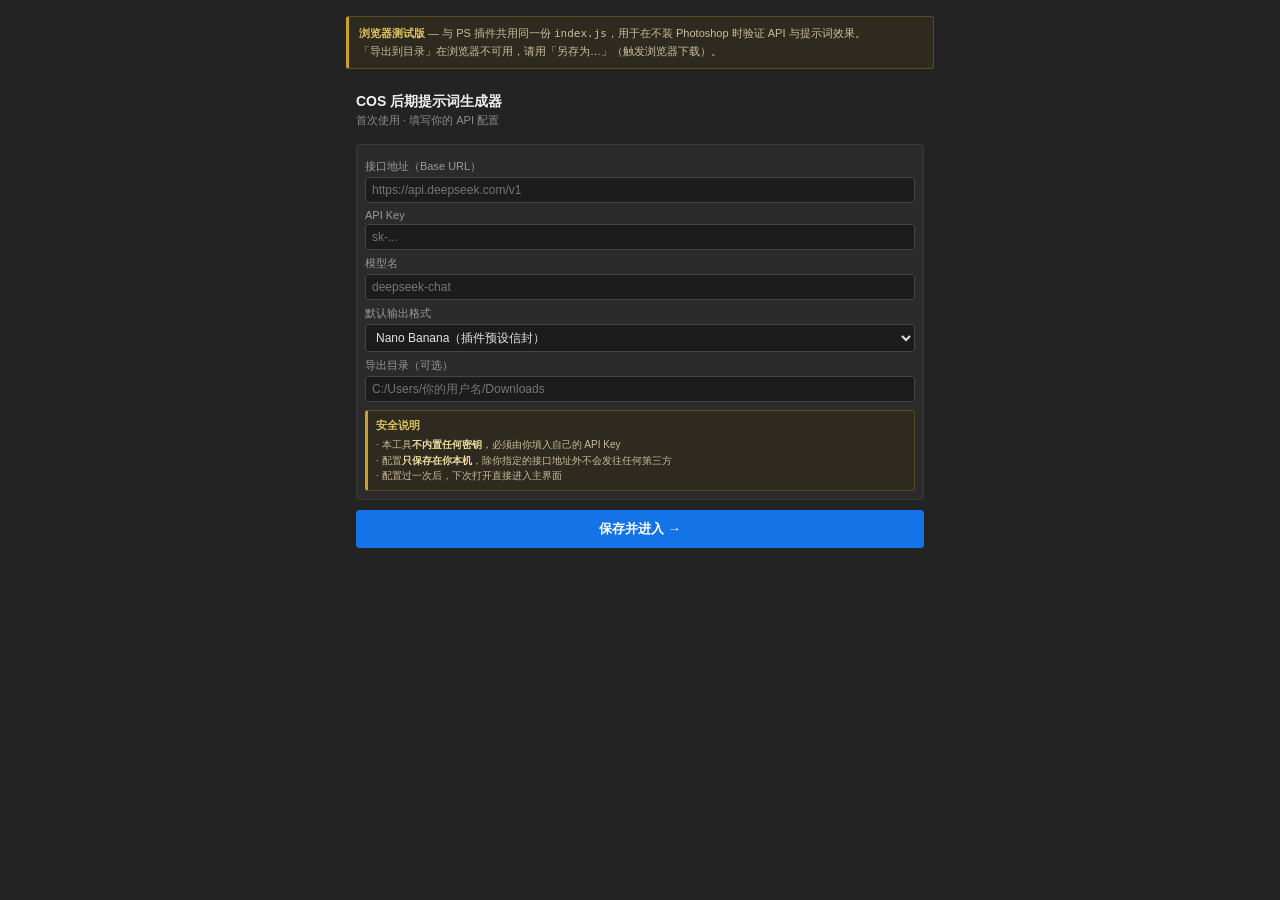
==== ps-plugin/web-test/index.html @ 9d7ca8fd "feat(ps-plugin): 多页面界面 + 配置持久化 + 多轮迭代优化 界面重构： - 视图1 首次配置页（Base URL/Key/模型/输出格式/导出目录） - 视图2 生成主界面（输出格" ====
<!DOCTYPE html>
<html>
<head>
  <meta charset="utf-8" />
  <title>COS 提示词生成器 — 浏览器测试版</title>
  <link rel="stylesheet" href="../styles.css" />
  <style>
    /* 浏览器测试版：恢复正常网页滚动（面板版用固定高度滚动容器） */
    html, body { height: auto; overflow: visible; }
    body { max-width: 620px; margin: 0 auto; padding: 16px; }
    .app { height: auto; overflow: visible; }
    .banner {
      background: #2f2a1f; border: 1px solid #5a4a24; border-left: 3px solid #c9a227;
      color: #c9bd9a; font-size: 11px; padding: 8px 10px; border-radius: 3px;
      margin-bottom: 12px; line-height: 1.6;
    }
    .banner b { color: #e0c460; }
    .hist-item { cursor: pointer; }
  </style>
</head>
<body>

  <!-- UXP 环境桩：让插件的 index.js 能直接在浏览器运行（复用同一份逻辑） -->
  <script>
    window.require = function (name) {
      if (name === "uxp") {
        return {
          storage: {
            formats: { utf8: "utf8", binary: "binary" },
            localFileSystem: {
              getFileForSaving: function (suggested) {
                return Promise.resolve({
                  name: suggested,
                  write: function (content) {
                    var blob = new Blob([content], { type: "text/plain;charset=utf-8" });
                    var a = document.createElement("a");
                    a.href = URL.createObjectURL(blob);
                    a.download = suggested;
                    document.body.appendChild(a);
                    a.click();
                    document.body.removeChild(a);
                    return Promise.resolve();
                  }
                });
              },
              getEntryWithUrl: function () {
                return Promise.reject(new Error("浏览器测试版不支持直接写目录，请用「另存为…」"));
              }
            }
          }
        };
      }
      if (name === "clipboard") {
        return {
          copy: function (t) {
            if (navigator.clipboard) navigator.clipboard.writeText(t);
            else {
              var ta = document.createElement("textarea");
              ta.value = t; document.body.appendChild(ta); ta.select();
              document.execCommand("copy"); document.body.removeChild(ta);
            }
          }
        };
      }
      if (name === "photoshop") throw new Error("浏览器环境无 Photoshop");
      throw new Error("unknown module: " + name);
    };
  </script>

  <div class="banner">
    <b>浏览器测试版</b> — 与 PS 插件共用同一份 <code>index.js</code>，用于在不装 Photoshop 时验证 API 与提示词效果。<br />
    「导出到目录」在浏览器不可用，请用「另存为…」（触发浏览器下载）。
  </div>

  <div class="app">

    <!-- ===== 视图 1：首次配置 ===== -->
    <div id="viewSetup" class="view">
      <header class="hdr">
        <div class="hdr-title">COS 后期提示词生成器</div>
        <div class="hdr-sub">首次使用 · 填写你的 API 配置</div>
      </header>

      <section class="card">
        <label class="lbl">接口地址（Base URL）</label>
        <input id="baseUrl" class="inp" placeholder="https://api.deepseek.com/v1" />

        <label class="lbl">API Key</label>
        <input id="apiKey" class="inp" type="password" placeholder="sk-..." />

        <label class="lbl">模型名</label>
        <input id="model" class="inp" placeholder="deepseek-chat" />

        <label class="lbl">默认输出格式</label>
        <select id="targetModel" class="inp">
          <option value="nanobanana">Nano Banana（插件预设信封）</option>
          <option value="midjourney">Midjourney（自然语言 + 参数）</option>
          <option value="comfyui">ComfyUI / SD（tag + 权重 + 参数）</option>
          <option value="novelai">NovelAI（Danbooru 标签）</option>
        </select>

        <label class="lbl">导出目录（可选）</label>
        <input id="exportDir" class="inp" placeholder="C:/Users/你的用户名/Downloads" />

        <div class="notice">
          <div class="notice-title">安全说明</div>
          <div>· 本工具<b>不内置任何密钥</b>，必须由你填入自己的 API Key</div>
          <div>· 配置<b>只保存在你本机</b>，除你指定的接口地址外不会发往任何第三方</div>
          <div>· 配置过一次后，下次打开直接进入主界面</div>
        </div>
      </section>

      <button id="btnEnter" class="btn btn-primary btn-block">保存并进入 →</button>
      <div id="setupStatus" class="status"></div>
    </div>

    <!-- ===== 视图 2：主界面 ===== -->
    <div id="viewMain" class="view hidden">
      <header class="hdr hdr-row">
        <div class="hdr-left">
          <div class="hdr-title">COS 提示词</div>
          <div class="hdr-sub" id="cfgSummary">—</div>
        </div>
        <div class="hdr-actions">
          <button id="btnNewChat" class="btn btn-sm btn-ghost">新对话</button>
          <button id="btnSettings" class="btn btn-sm btn-ghost">设置</button>
        </div>
      </header>

      <section class="card">
        <label class="lbl">输出格式</label>
        <select id="targetModelMain" class="inp">
          <option value="nanobanana">Nano Banana（插件预设信封）</option>
          <option value="midjourney">Midjourney（自然语言 + 参数）</option>
          <option value="comfyui">ComfyUI / SD（tag + 权重 + 参数）</option>
          <option value="novelai">NovelAI（Danbooru 标签）</option>
        </select>

        <label class="lbl">需求描述</label>
        <textarea id="request" class="ta ta-lg" rows="8"
          placeholder="把你想做的后期处理描述清楚，例如：&#10;· 给这张 COS 照脚下加一个金色魔法阵，CG 质感，明显一点&#10;· 修脸自然一点，祛痘印和黑眼圈，头发加点亮晶晶&#10;· 背景换成赛博朋克雨夜，冷色调，霓虹灯光"></textarea>

        <div class="chips">
          <span class="chip" data-tpl="给这张照片脚下加一个金色魔法阵，CG 质感，明显一点">加魔法阵</span>
          <span class="chip" data-tpl="修脸自然一点，祛痘印和黑眼圈，头发加点亮晶晶">修脸+亮晶晶发</span>
          <span class="chip" data-tpl="背景换成赛博朋克雨夜，冷色调，霓虹灯光">赛博夜景</span>
          <span class="chip" data-tpl="瘦腰，加沙漏身材，衣服绷紧一点">身材塑形</span>
          <span class="chip" data-tpl="想要王家卫电影那种感觉，霓虹撞色，雨夜街道">电影风格</span>
          <span class="chip" data-tpl="想要写实 3DCG 风格，电影级构图，大光圈虚化">3DCG风格</span>
        </div>

        <div class="row">
          <button id="gen" class="btn btn-primary">生成提示词</button>
          <button id="useDoc" class="btn btn-ghost btn-sm">带上文档信息</button>
        </div>
        <div id="status" class="status"></div>
      </section>

      <section class="card">
        <div class="card-head">
          <span>生成结果</span>
          <span class="card-actions">
            <button id="copy" class="btn btn-sm">复制</button>
            <button id="exportQuick" class="btn btn-sm">导出到目录</button>
            <button id="save" class="btn btn-sm btn-ghost">另存为…</button>
          </span>
        </div>
        <textarea id="output" class="ta out ta-lg" rows="12"
          placeholder="生成结果会显示在这里…"></textarea>

        <label class="lbl">继续优化（基于上面的结果提新要求）</label>
        <textarea id="refine" class="ta" rows="3"
          placeholder="例：把魔法阵改成蓝色；强度再高一点；背景换成夜景"></textarea>
        <div class="row">
          <button id="btnRefine" class="btn btn-primary">继续优化 →</button>
          <button id="btnRevert" class="btn btn-ghost btn-sm">撤销上一步</button>
        </div>
      </section>

      <section class="card">
        <div class="card-head">
          <span>历史记录 <span id="histCount" class="count">0</span></span>
          <span class="card-actions">
            <button id="clearHistory" class="btn btn-sm btn-ghost">清空</button>
          </span>
        </div>
        <div id="historyList" class="history">
          <div class="empty">暂无记录</div>
        </div>
      </section>
    </div>

  </div>

  <script src="../index.js"></script>
</body>
</html>
---- ps-plugin/styles.css ----
/* COS 后期提示词生成器 — PS 面板样式（深色，贴合 Photoshop） */

* { box-sizing: border-box; }

/* 面板整体：固定高度 + 内部滚动（UXP 面板必须这么做，否则内容会被裁掉） */
html, body {
  height: 100%;
  margin: 0;
  padding: 0;
  overflow: hidden;
}

body {
  background: #232323;
  color: #d6d6d6;
  font-family: "Microsoft YaHei", "PingFang SC", sans-serif;
  font-size: 12px;
  user-select: none;
}

/* 滚动容器：整页内容在此上下滑动 */
.app {
  height: 100%;
  overflow-y: auto;
  overflow-x: hidden;
  padding: 10px;
  display: flex;
  flex-direction: column;
  gap: 10px;
  box-sizing: border-box;
  -webkit-overflow-scrolling: touch;
}

/* 卡片不被压缩，保证可滚动 */
.card { flex-shrink: 0; }
.hdr { flex-shrink: 0; }

/* 头部 */
.hdr { padding: 2px 0 6px; }
.hdr-title { font-size: 14px; font-weight: 700; color: #f0f0f0; }
.hdr-sub { font-size: 11px; color: #8d8d8d; margin-top: 2px; }

/* 卡片 */
.card {
  background: #2b2b2b;
  border: 1px solid #3a3a3a;
  border-radius: 4px;
  padding: 8px;
}

.card-head {
  display: flex;
  justify-content: space-between;
  align-items: center;
  font-weight: 700;
  color: #e8e8e8;
  padding: 2px 0 6px;
}

.card-head.clickable { cursor: pointer; }
.chev { color: #8d8d8d; font-size: 11px; }
.card-actions { display: flex; gap: 6px; }

.card-body.hidden { display: none; }

/* 表单 */
.lbl { display: block; color: #9a9a9a; margin: 6px 0 3px; font-size: 11px; }

.inp, .ta {
  width: 100%;
  background: #1c1c1c;
  color: #e4e4e4;
  border: 1px solid #444;
  border-radius: 3px;
  padding: 5px 6px;
  font-size: 12px;
  font-family: inherit;
  outline: none;
}
.inp:focus, .ta:focus { border-color: #4a90d9; }

.ta { resize: vertical; line-height: 1.5; user-select: text; }
.ta.out { font-family: Consolas, monospace; font-size: 11px; }

/* 按钮 */
.row { display: flex; gap: 6px; align-items: center; margin-top: 8px; flex-wrap: wrap; }

.btn {
  background: #3a3a3a;
  color: #e0e0e0;
  border: 1px solid #4a4a4a;
  border-radius: 3px;
  padding: 5px 12px;
  font-size: 12px;
  cursor: pointer;
  font-family: inherit;
}
.btn:hover { background: #454545; }
.btn:active { background: #333; }

.btn-sm { padding: 3px 9px; font-size: 11px; }

.btn-primary {
  background: #1473e6;
  border-color: #1473e6;
  color: #fff;
  flex: 1;
  font-weight: 700;
}
.btn-primary:hover { background: #0d66d0; }
.btn-primary:disabled { background: #2f4f78; border-color: #2f4f78; cursor: default; }

.btn-ghost { background: transparent; color: #9a9a9a; }

/* 状态 */
.status { font-size: 11px; color: #8d8d8d; margin-top: 6px; min-height: 14px; }
.status.ok { color: #4caf50; }
.status.err { color: #e57373; }

.hint { font-size: 10px; color: #6f6f6f; margin-top: 6px; line-height: 1.4; }

/* 快捷填充 chip */
.chips { display: flex; flex-wrap: wrap; gap: 5px; margin-top: 7px; }
.chip {
  background: #333;
  border: 1px solid #454545;
  border-radius: 11px;
  padding: 2px 9px;
  font-size: 11px;
  color: #b8b8b8;
  cursor: pointer;
}
.chip:hover { background: #3f3f3f; color: #e8e8e8; border-color: #5a5a5a; }

/* 历史记录 */
.count {
  display: inline-block;
  min-width: 16px;
  background: #3a3a3a;
  border-radius: 8px;
  padding: 0 6px;
  font-size: 10px;
  color: #9a9a9a;
  font-weight: 400;
  margin-left: 4px;
}

/* 历史列表不单独设高度：跟随整页滚动，避免 UXP 里嵌套滚动异常 */
.history { overflow: visible; }

.history .empty { color: #6f6f6f; font-size: 11px; padding: 6px 2px; }

.hist-item {
  display: flex;
  align-items: center;
  gap: 6px;
  padding: 5px 6px;
  border-radius: 3px;
  cursor: pointer;
  border-bottom: 1px solid #333;
}
.hist-item:hover { background: #333; }

.hist-main { flex: 1; min-width: 0; }
.hist-title {
  font-size: 11px;
  color: #d8d8d8;
  white-space: nowrap;
  overflow: hidden;
  text-overflow: ellipsis;
}
.hist-meta { font-size: 10px; color: #7a7a7a; margin-top: 1px; }

.hist-tag {
  font-size: 9px;
  background: #2f4f78;
  color: #cfe2f7;
  border-radius: 3px;
  padding: 1px 5px;
  flex-shrink: 0;
}

.hist-del {
  color: #7a7a7a;
  font-size: 13px;
  padding: 0 3px;
  cursor: pointer;
  flex-shrink: 0;
}
.hist-del:hover { color: #e57373; }

/* 安全说明 */
.notice {
  margin-top: 8px;
  padding: 6px 8px;
  background: #2f2a1f;
  border: 1px solid #5a4a24;
  border-left: 3px solid #c9a227;
  border-radius: 3px;
  font-size: 10px;
  color: #c9bd9a;
  line-height: 1.55;
}
.notice-title {
  font-size: 11px;
  font-weight: 700;
  color: #e0c460;
  margin-bottom: 3px;
}
.notice b { color: #f0dfa0; }

/* ===== 多页面视图 ===== */
.view { display: flex; flex-direction: column; gap: 10px; }
.hidden { display: none !important; }

/* ===== 顶部栏（主界面）===== */
.hdr-row {
  display: flex;
  justify-content: space-between;
  align-items: flex-start;
  gap: 8px;
}
.hdr-left { min-width: 0; flex: 1; }
.hdr-actions { display: flex; gap: 5px; flex-shrink: 0; }

/* ===== 大号输入框 ===== */
.ta-lg {
  min-height: 110px;
  line-height: 1.6;
  font-size: 12px;
}
.ta.out.ta-lg { min-height: 190px; }

/* ===== 整行按钮 ===== */
.btn-block {
  width: 100%;
  padding: 9px 12px;
  font-size: 13px;
  flex: none;
}

/* 输入区留白更舒适 */
textarea.ta { padding: 8px; }
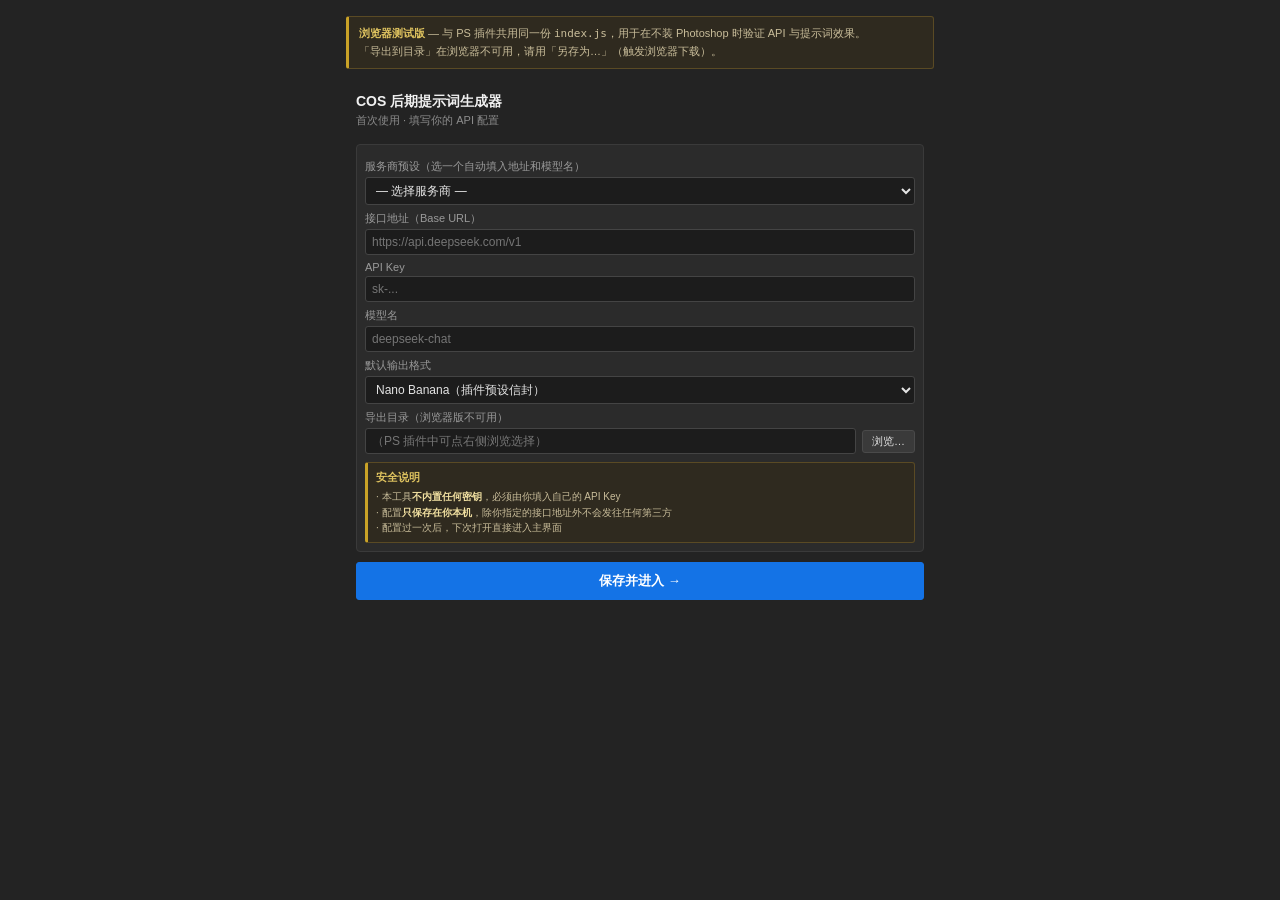
==== commit 255f52af: "feat(ps-plugin): 服务商预设 + 目录浏览选择 - 新增服务商预设下拉：DeepSeek/通义/Kimi/智谱/硅基流动/MiniMax/   OpenAI/OpenRouter，选中" ====
--- a/ps-plugin/web-test/index.html
+++ b/ps-plugin/web-test/index.html
@@ -45,6 +45,9 @@
               },
               getEntryWithUrl: function () {
                 return Promise.reject(new Error("浏览器测试版不支持直接写目录，请用「另存为…」"));
+              },
+              getFolder: function () {
+                return Promise.reject(new Error("浏览器测试版不支持目录选择，请手动输入路径"));
               }
             }
           }
@@ -82,6 +85,20 @@
       </header>
 
       <section class="card">
+        <label class="lbl">服务商预设（选一个自动填入地址和模型名）</label>
+        <select id="providerPreset" class="inp">
+          <option value="">— 选择服务商 —</option>
+          <option value="deepseek">DeepSeek（深度求索）</option>
+          <option value="qwen">通义千问（阿里）</option>
+          <option value="kimi">Kimi / Moonshot（月之暗面）</option>
+          <option value="zhipu">智谱 GLM</option>
+          <option value="siliconflow">硅基流动 SiliconFlow</option>
+          <option value="minimax">MiniMax</option>
+          <option value="openai">OpenAI</option>
+          <option value="openrouter">OpenRouter</option>
+          <option value="custom">自定义</option>
+        </select>
+
         <label class="lbl">接口地址（Base URL）</label>
         <input id="baseUrl" class="inp" placeholder="https://api.deepseek.com/v1" />
 
@@ -99,8 +116,11 @@
           <option value="novelai">NovelAI（Danbooru 标签）</option>
         </select>
 
-        <label class="lbl">导出目录（可选）</label>
-        <input id="exportDir" class="inp" placeholder="C:/Users/你的用户名/Downloads" />
+        <label class="lbl">导出目录（浏览器版不可用）</label>
+        <div class="field-row">
+          <input id="exportDir" class="inp" placeholder="（PS 插件中可点右侧浏览选择）" />
+          <button id="btnPickDir" class="btn btn-sm">浏览…</button>
+        </div>
 
         <div class="notice">
           <div class="notice-title">安全说明</div>
--- a/ps-plugin/styles.css
+++ b/ps-plugin/styles.css
@@ -241,3 +241,8 @@
 
 /* 输入区留白更舒适 */
 textarea.ta { padding: 8px; }
+
+/* 输入框 + 按钮 同行（如 导出目录 + 浏览…） */
+.field-row { display: flex; gap: 6px; align-items: center; }
+.field-row .inp { flex: 1; min-width: 0; }
+.field-row .btn { flex-shrink: 0; white-space: nowrap; }
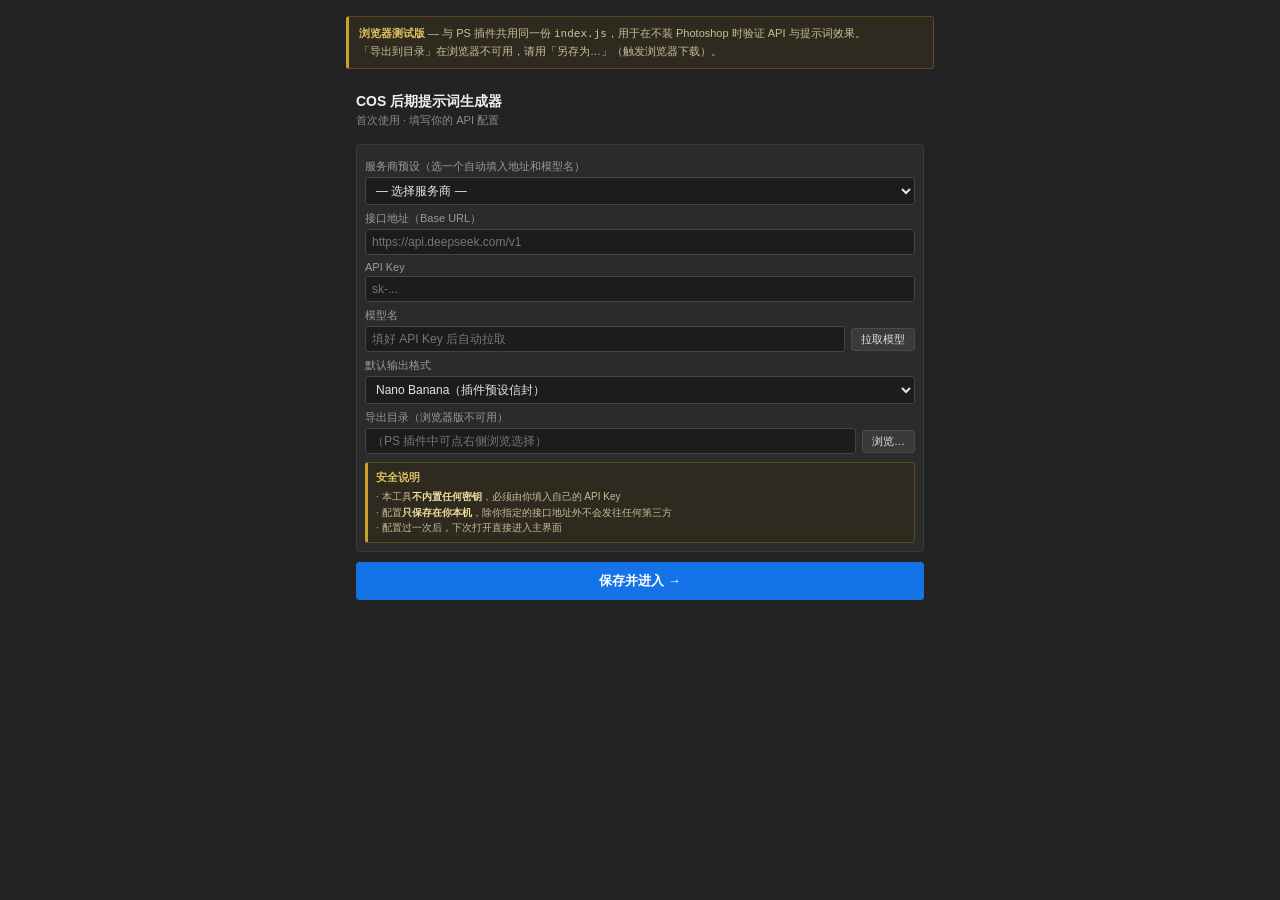
==== commit 2c3676ad: "feat(ps-plugin): 填 API 后自动拉取模型列表供选择 - 新增「拉取模型」按钮 + 模型下拉列表 - 调用 OpenAI 兼容的 GET /models 获取可用模型，排序后填充下拉" ====
--- a/ps-plugin/web-test/index.html
+++ b/ps-plugin/web-test/index.html
@@ -106,7 +106,14 @@
         <input id="apiKey" class="inp" type="password" placeholder="sk-..." />
 
         <label class="lbl">模型名</label>
-        <input id="model" class="inp" placeholder="deepseek-chat" />
+        <div class="field-row">
+          <input id="model" class="inp" placeholder="填好 API Key 后自动拉取" />
+          <button id="btnFetchModels" class="btn btn-sm">拉取模型</button>
+        </div>
+        <select id="modelList" class="inp hidden">
+          <option value="">— 从列表中选择模型 —</option>
+        </select>
+        <div id="modelHint" class="hint"></div>
 
         <label class="lbl">默认输出格式</label>
         <select id="targetModel" class="inp">
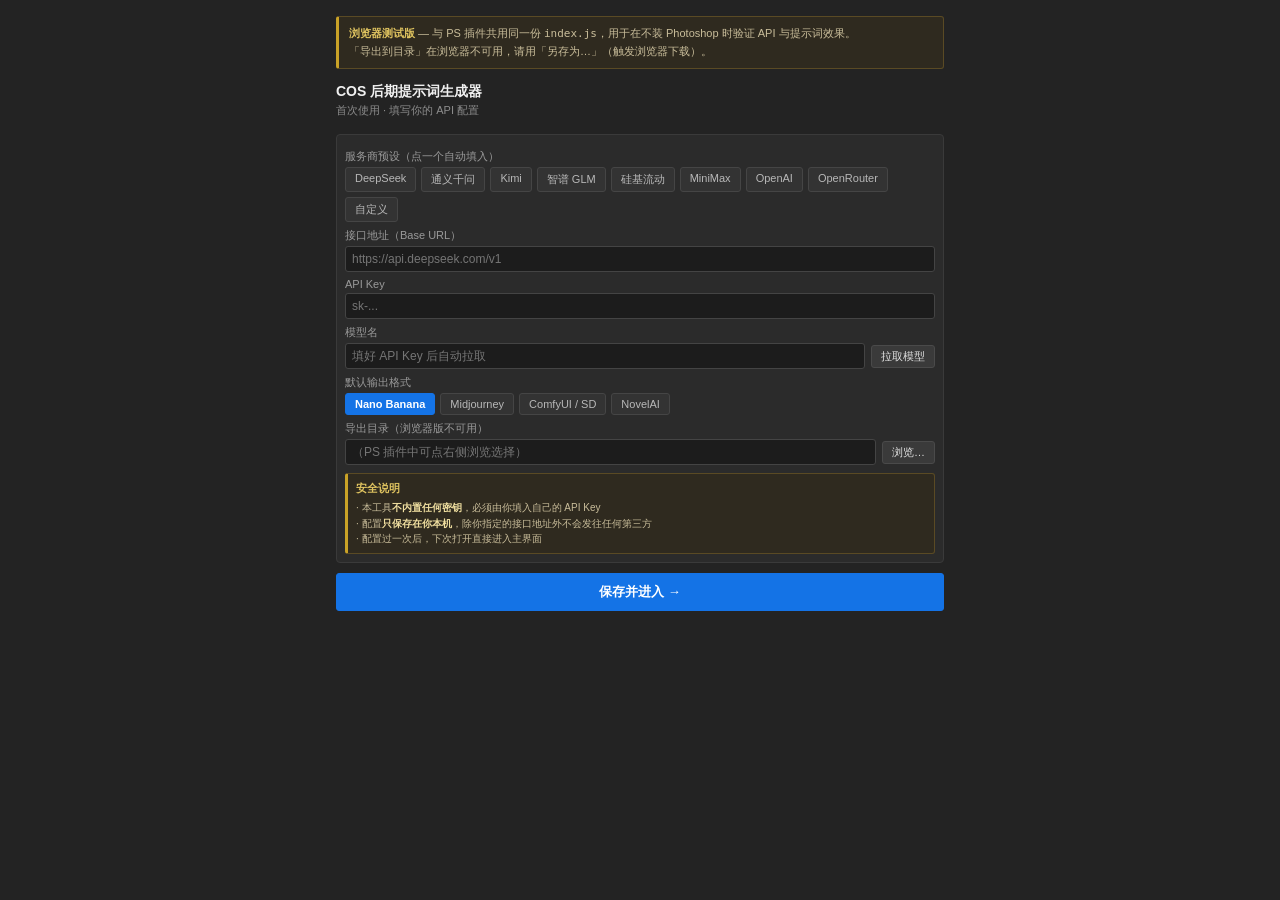
==== commit 34adcfba: "fix(ps-plugin): 修复下拉失效与按钮无响应 根因1：UXP 对原生 <select> 支持不可靠（change 事件不触发），   导致选服务商不填地址。→ 全部下拉改为「可点击 .op" ====
--- a/ps-plugin/web-test/index.html
+++ b/ps-plugin/web-test/index.html
@@ -7,8 +7,9 @@
   <style>
     /* 浏览器测试版：恢复正常网页滚动（面板版用固定高度滚动容器） */
     html, body { height: auto; overflow: visible; }
-    body { max-width: 620px; margin: 0 auto; padding: 16px; }
-    .app { height: auto; overflow: visible; }
+    body { display: block; max-width: 640px; margin: 0 auto; padding: 16px; }
+    .app { display: block; height: auto; overflow: visible; padding: 0; }
+    .view { margin-bottom: 16px; }
     .banner {
       background: #2f2a1f; border: 1px solid #5a4a24; border-left: 3px solid #c9a227;
       color: #c9bd9a; font-size: 11px; padding: 8px 10px; border-radius: 3px;
@@ -16,6 +17,8 @@
     }
     .banner b { color: #e0c460; }
     .hist-item { cursor: pointer; }
+    .opt { user-select: none; }
+    .chip { user-select: none; }
   </style>
 </head>
 <body>
@@ -75,6 +78,8 @@
     「导出到目录」在浏览器不可用，请用「另存为…」（触发浏览器下载）。
   </div>
 
+  <div id="errBar" class="errbar hidden"></div>
+
   <div class="app">
 
     <!-- ===== 视图 1：首次配置 ===== -->
@@ -85,19 +90,18 @@
       </header>
 
       <section class="card">
-        <label class="lbl">服务商预设（选一个自动填入地址和模型名）</label>
-        <select id="providerPreset" class="inp">
-          <option value="">— 选择服务商 —</option>
-          <option value="deepseek">DeepSeek（深度求索）</option>
-          <option value="qwen">通义千问（阿里）</option>
-          <option value="kimi">Kimi / Moonshot（月之暗面）</option>
-          <option value="zhipu">智谱 GLM</option>
-          <option value="siliconflow">硅基流动 SiliconFlow</option>
-          <option value="minimax">MiniMax</option>
-          <option value="openai">OpenAI</option>
-          <option value="openrouter">OpenRouter</option>
-          <option value="custom">自定义</option>
-        </select>
+        <label class="lbl">服务商预设（点一个自动填入）</label>
+        <div id="providerPreset" class="opt-list">
+          <div class="opt" data-value="deepseek">DeepSeek</div>
+          <div class="opt" data-value="qwen">通义千问</div>
+          <div class="opt" data-value="kimi">Kimi</div>
+          <div class="opt" data-value="zhipu">智谱 GLM</div>
+          <div class="opt" data-value="siliconflow">硅基流动</div>
+          <div class="opt" data-value="minimax">MiniMax</div>
+          <div class="opt" data-value="openai">OpenAI</div>
+          <div class="opt" data-value="openrouter">OpenRouter</div>
+          <div class="opt" data-value="custom">自定义</div>
+        </div>
 
         <label class="lbl">接口地址（Base URL）</label>
         <input id="baseUrl" class="inp" placeholder="https://api.deepseek.com/v1" />
@@ -110,18 +114,16 @@
           <input id="model" class="inp" placeholder="填好 API Key 后自动拉取" />
           <button id="btnFetchModels" class="btn btn-sm">拉取模型</button>
         </div>
-        <select id="modelList" class="inp hidden">
-          <option value="">— 从列表中选择模型 —</option>
-        </select>
+        <div id="modelList" class="opt-list opt-scroll hidden"></div>
         <div id="modelHint" class="hint"></div>
 
         <label class="lbl">默认输出格式</label>
-        <select id="targetModel" class="inp">
-          <option value="nanobanana">Nano Banana（插件预设信封）</option>
-          <option value="midjourney">Midjourney（自然语言 + 参数）</option>
-          <option value="comfyui">ComfyUI / SD（tag + 权重 + 参数）</option>
-          <option value="novelai">NovelAI（Danbooru 标签）</option>
-        </select>
+        <div id="targetModel" class="opt-list">
+          <div class="opt active" data-value="nanobanana">Nano Banana</div>
+          <div class="opt" data-value="midjourney">Midjourney</div>
+          <div class="opt" data-value="comfyui">ComfyUI / SD</div>
+          <div class="opt" data-value="novelai">NovelAI</div>
+        </div>
 
         <label class="lbl">导出目录（浏览器版不可用）</label>
         <div class="field-row">
@@ -156,12 +158,12 @@
 
       <section class="card">
         <label class="lbl">输出格式</label>
-        <select id="targetModelMain" class="inp">
-          <option value="nanobanana">Nano Banana（插件预设信封）</option>
-          <option value="midjourney">Midjourney（自然语言 + 参数）</option>
-          <option value="comfyui">ComfyUI / SD（tag + 权重 + 参数）</option>
-          <option value="novelai">NovelAI（Danbooru 标签）</option>
-        </select>
+        <div id="targetModelMain" class="opt-list">
+          <div class="opt active" data-value="nanobanana">Nano Banana</div>
+          <div class="opt" data-value="midjourney">Midjourney</div>
+          <div class="opt" data-value="comfyui">ComfyUI / SD</div>
+          <div class="opt" data-value="novelai">NovelAI</div>
+        </div>
 
         <label class="lbl">需求描述</label>
         <textarea id="request" class="ta ta-lg" rows="8"
--- a/ps-plugin/styles.css
+++ b/ps-plugin/styles.css
@@ -11,6 +11,8 @@
 }
 
 body {
+  display: flex;
+  flex-direction: column;
   background: #232323;
   color: #d6d6d6;
   font-family: "Microsoft YaHei", "PingFang SC", sans-serif;
@@ -20,7 +22,8 @@
 
 /* 滚动容器：整页内容在此上下滑动 */
 .app {
-  height: 100%;
+  flex: 1 1 auto;
+  min-height: 0;
   overflow-y: auto;
   overflow-x: hidden;
   padding: 10px;
@@ -28,7 +31,18 @@
   flex-direction: column;
   gap: 10px;
   box-sizing: border-box;
-  -webkit-overflow-scrolling: touch;
+}
+
+/* 错误提示条（脚本异常时出现） */
+.errbar {
+  flex-shrink: 0;
+  background: #4a1f1f;
+  border-bottom: 1px solid #7a2f2f;
+  color: #ffb3b3;
+  font-size: 11px;
+  padding: 6px 10px;
+  line-height: 1.5;
+  user-select: text;
 }
 
 /* 卡片不被压缩，保证可滚动 */
@@ -246,3 +260,38 @@
 .field-row { display: flex; gap: 6px; align-items: center; }
 .field-row .inp { flex: 1; min-width: 0; }
 .field-row .btn { flex-shrink: 0; white-space: nowrap; }
+
+/* ===== 选项组（替代原生 select，UXP 下 select 的 change 事件不触发）===== */
+.opt-list {
+  display: flex;
+  flex-wrap: wrap;
+  gap: 5px;
+  margin-top: 2px;
+}
+.opt {
+  background: #333;
+  border: 1px solid #454545;
+  border-radius: 3px;
+  padding: 4px 9px;
+  font-size: 11px;
+  color: #b8b8b8;
+  cursor: pointer;
+  white-space: nowrap;
+}
+.opt:hover { background: #3f3f3f; color: #e8e8e8; border-color: #5a5a5a; }
+.opt.active {
+  background: #1473e6;
+  border-color: #1473e6;
+  color: #ffffff;
+  font-weight: 700;
+}
+
+/* 可滚动的选项列表（模型列表可能很长） */
+.opt-scroll {
+  max-height: 160px;
+  overflow-y: auto;
+  border: 1px solid #3a3a3a;
+  border-radius: 3px;
+  padding: 6px;
+  background: #262626;
+}
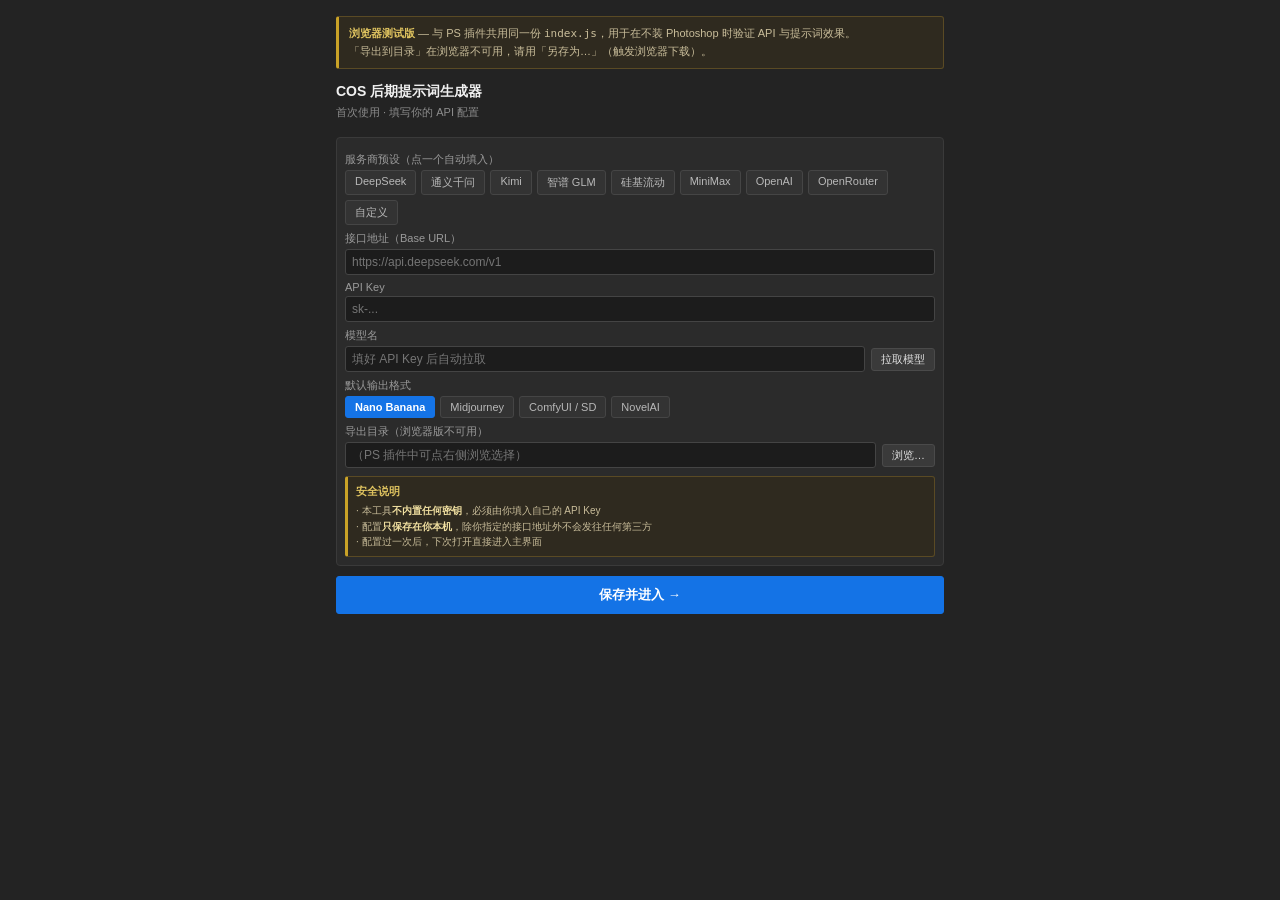
==== commit 4b725e28: "plugin: 修复制失效 + 结果区改回可编辑 + 顶部按钮重叠 三个问题：  1. 复制失效（真 bug）    上一版 copyToClipboard 里 navigator.clipboard" ====
--- a/ps-plugin/web-test/index.html
+++ b/ps-plugin/web-test/index.html
@@ -145,13 +145,12 @@
 
     <!-- ===== 视图 2：主界面 ===== -->
     <div id="viewMain" class="view hidden">
-      <header class="hdr hdr-row">
-        <div class="hdr-left">
-          <div class="hdr-title">COS 提示词</div>
-          <div class="hdr-sub" id="cfgSummary">—</div>
-        </div>
+      <header class="hdr">
+        <div class="hdr-title">COS 提示词</div>
+        <div class="hdr-sub" id="cfgSummary">—</div>
         <div class="hdr-actions">
-          <button id="btnNewChat" class="btn btn-sm btn-ghost">新对话</button>
+          <button id="btnKB" class="btn btn-sm">知识库</button>
+          <button id="btnNewChat" class="btn btn-sm">新对话</button>
           <button id="btnSettings" class="btn btn-sm btn-ghost">设置</button>
         </div>
       </header>
@@ -187,19 +186,23 @@
 
       <section class="card">
         <div class="card-head">
-          <span>生成结果</span>
+          <span>生成结果 <span class="hdr-tip">（可直接编辑）</span></span>
           <span class="card-actions">
             <button id="copy" class="btn btn-sm">复制</button>
             <button id="exportQuick" class="btn btn-sm">导出到目录</button>
             <button id="save" class="btn btn-sm btn-ghost">另存为…</button>
           </span>
         </div>
-        <textarea id="output" class="ta out ta-lg" rows="12"
-          placeholder="生成结果会显示在这里…"></textarea>
+        <textarea id="output" class="ta out output-edit" rows="12"
+          placeholder="生成结果会显示在这里，可直接编辑…"></textarea>
+        <div class="row">
+          <button id="btnExpand" class="btn btn-sm btn-ghost">展开全部</button>
+          <span class="hint" id="outHint">内容过长时框内可上下滚动，或点「展开全部」</span>
+        </div>
 
         <label class="lbl">继续优化（基于上面的结果提新要求）</label>
-        <textarea id="refine" class="ta" rows="3"
-          placeholder="例：把魔法阵改成蓝色；强度再高一点；背景换成夜景"></textarea>
+        <textarea id="refine" class="ta ta-refine" rows="5"
+          placeholder="例：把魔法阵改成蓝色；强度再高一点；背景换成夜景&#10;可以多写几条，一次说清要改什么"></textarea>
         <div class="row">
           <button id="btnRefine" class="btn btn-primary">继续优化 →</button>
           <button id="btnRevert" class="btn btn-ghost btn-sm">撤销上一步</button>
@@ -219,6 +222,35 @@
       </section>
     </div>
 
+    <!-- ===== 视图 3：知识库 ===== -->
+    <div id="viewKB" class="view hidden">
+      <header class="hdr">
+        <div class="hdr-title">知识库</div>
+        <div class="hdr-sub">写在这里的内容会作为固定要求，每次生成自动带上</div>
+        <div class="hdr-actions">
+          <button id="kbBack" class="btn btn-sm">返回</button>
+        </div>
+      </header>
+
+      <section class="card">
+        <label class="lbl">我的偏好与固定要求</label>
+        <textarea id="kbText" class="ta ta-lg" rows="14"
+          placeholder="把你每次都要强调的要求写在这里，例如：&#10;· 人物面部特征必须保持，不要过度磨皮&#10;· 特效一律用写实 3DCG 质感&#10;· 构图必须有前景元素，不能是纯地面&#10;· 我是 COS 玩家，服装要严格还原原作设定&#10;· 输出保持中文"></textarea>
+
+        <div class="row">
+          <button id="kbSave" class="btn btn-primary">保存知识库</button>
+          <button id="kbClear" class="btn btn-ghost btn-sm">清空</button>
+        </div>
+        <div id="kbStatus" class="status"></div>
+
+        <div class="notice">
+          <div class="notice-title">说明</div>
+          <div>· 保存后，每次「生成提示词」和「继续优化」都会自动把这段内容作为固定要求发给 AI</div>
+          <div>· 内容只保存在你本机，不会上传到任何第三方</div>
+        </div>
+      </section>
+    </div>
+
   </div>
 
   <script src="../index.js"></script>
--- a/ps-plugin/styles.css
+++ b/ps-plugin/styles.css
@@ -49,10 +49,26 @@
 .card { flex-shrink: 0; }
 .hdr { flex-shrink: 0; }
 
-/* 头部 */
-.hdr { padding: 2px 0 6px; }
+/* 头部：一律竖排（标题 → 副标题 → 按钮行）
+ * 面板宽度只有 300px 出头，横向 flex 排布会让标题和按钮挤到重叠，
+ * 所以不做左右分栏，全部纵向堆叠，按钮行自己换行。
+ */
+.hdr {
+  display: flex;
+  flex-direction: column;
+  gap: 4px;
+  padding: 2px 0 6px;
+}
 .hdr-title { font-size: 14px; font-weight: 700; color: #f0f0f0; }
-.hdr-sub { font-size: 11px; color: #8d8d8d; margin-top: 2px; }
+.hdr-sub { font-size: 11px; color: #8d8d8d; line-height: 1.45; }
+.hdr-actions {
+  display: flex;
+  flex-wrap: wrap;
+  gap: 5px;
+  margin-top: 2px;
+}
+.hdr-actions .btn { flex: none; }
+.hdr-tip { font-size: 10px; color: #7a7a7a; font-weight: 400; }
 
 /* 卡片 */
 .card {
@@ -64,8 +80,10 @@
 
 .card-head {
   display: flex;
+  flex-wrap: wrap;            /* 窄面板下换行，不要挤在一起 */
   justify-content: space-between;
   align-items: center;
+  gap: 6px;
   font-weight: 700;
   color: #e8e8e8;
   padding: 2px 0 6px;
@@ -73,7 +91,7 @@
 
 .card-head.clickable { cursor: pointer; }
 .chev { color: #8d8d8d; font-size: 11px; }
-.card-actions { display: flex; gap: 6px; }
+.card-actions { display: flex; flex-wrap: wrap; gap: 6px; }
 
 .card-body.hidden { display: none; }
 
@@ -227,15 +245,7 @@
 .view { display: flex; flex-direction: column; gap: 10px; }
 .hidden { display: none !important; }
 
-/* ===== 顶部栏（主界面）===== */
-.hdr-row {
-  display: flex;
-  justify-content: space-between;
-  align-items: flex-start;
-  gap: 8px;
-}
-.hdr-left { min-width: 0; flex: 1; }
-.hdr-actions { display: flex; gap: 5px; flex-shrink: 0; }
+/* 顶部栏的左右分栏样式已废弃：窄面板下会重叠，改为 .hdr 竖排（见上方） */
 
 /* ===== 大号输入框 ===== */
 .ta-lg {
@@ -243,7 +253,42 @@
   line-height: 1.6;
   font-size: 12px;
 }
-.ta.out.ta-lg { min-height: 190px; }
+
+/* 优化框：给足高度，可以一次写多条 */
+.ta-refine {
+  min-height: 96px;
+  line-height: 1.6;
+}
+
+/* ===== 生成结果展示区（可编辑 textarea）=====
+ * 要同时满足两件事：
+ *   1) 能手动编辑 —— 必须是 textarea
+ *   2) 能看全 / 能滚动 —— 靠 JS 按内容自动增高（rows），外层 .app 滚动；
+ *      超出上限后 textarea 自身再滚（overflow-y）。
+ */
+.output-edit {
+  min-height: 200px;
+  max-height: 560px;
+  overflow-y: auto;
+  overflow-x: hidden;
+  background: #1c1c1c;
+  border: 1px solid #444;
+  border-radius: 3px;
+  padding: 8px;
+  font-family: Consolas, "Courier New", monospace;
+  font-size: 11px;
+  line-height: 1.55;
+  color: #e4e4e4;
+  white-space: pre-wrap;      /* 长 JSON 行在窄面板里换行，不产生横向滚动 */
+  word-break: break-word;
+  user-select: text;
+  -webkit-user-select: text;
+  resize: vertical;
+}
+.output-edit:focus { border-color: #4a90d9; }
+
+/* 展开状态：把高度上限放开，一次看全 */
+.output-edit.expanded { max-height: none; }
 
 /* ===== 整行按钮 ===== */
 .btn-block {
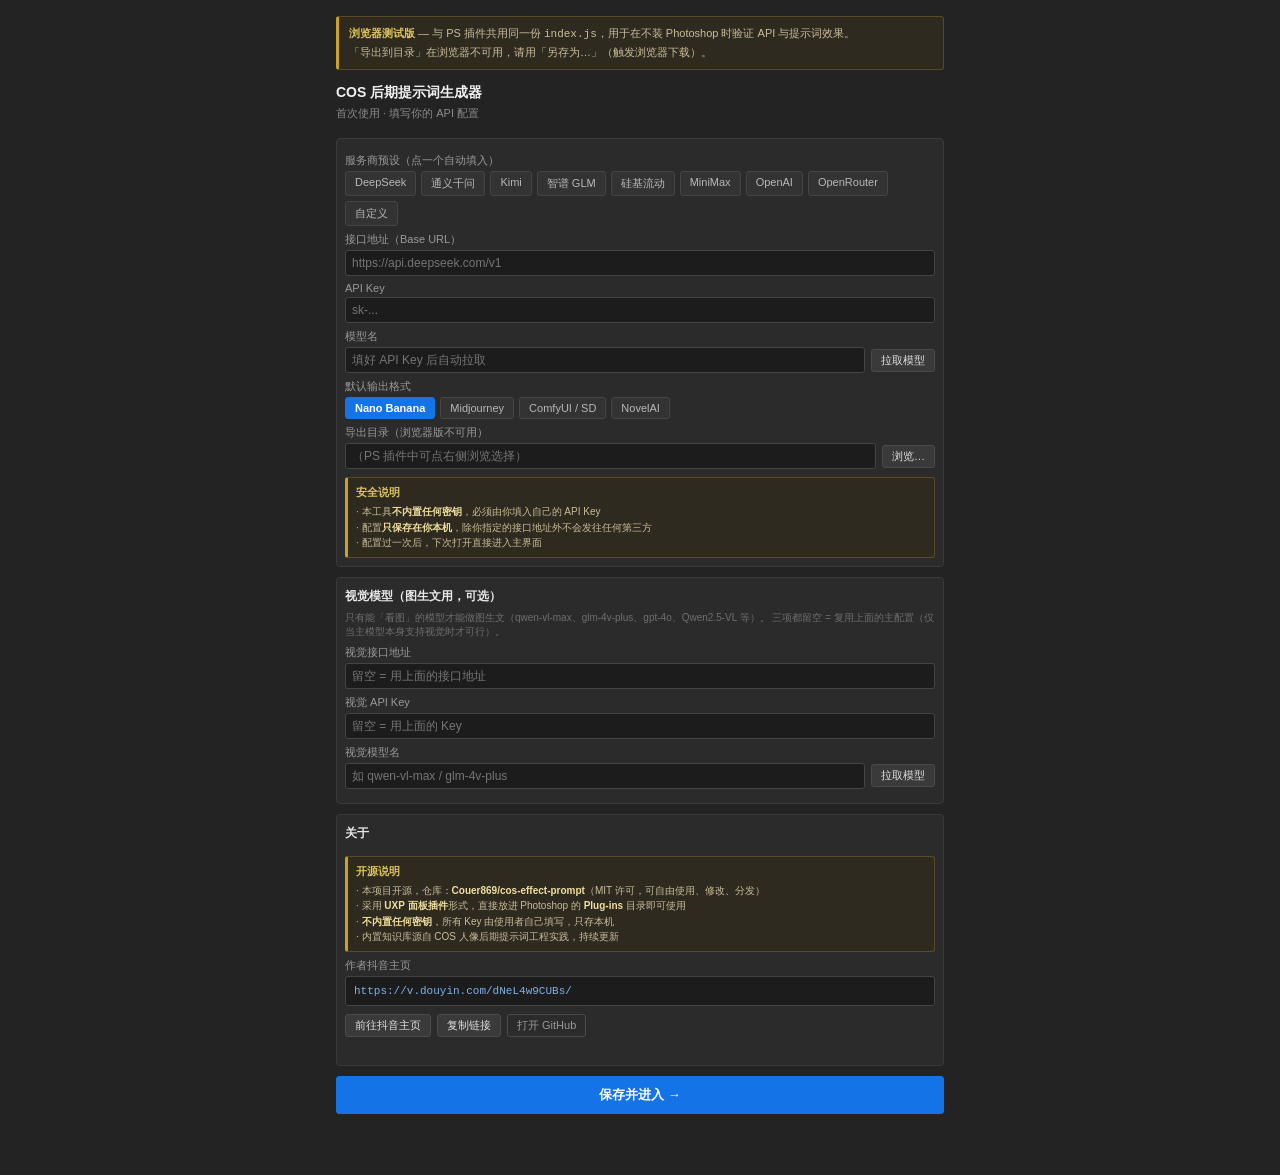
==== commit e13a8c05: "plugin: 开源/作者信息 + 学习库投喂 + 图生文（视觉模型） 三个新功能：  1. 设置页新增「关于」卡片    - 开源说明（GitHub 仓库、MIT 许可、UXP 安装方式、不内置密钥" ====
--- a/ps-plugin/web-test/index.html
+++ b/ps-plugin/web-test/index.html
@@ -28,9 +28,36 @@
     window.require = function (name) {
       if (name === "uxp") {
         return {
+          shell: {
+            openExternal: function (url) {
+              window.open(url, "_blank");
+              return Promise.resolve();
+            }
+          },
           storage: {
             formats: { utf8: "utf8", binary: "binary" },
             localFileSystem: {
+              getFileForOpening: function () {
+                // 浏览器版：弹一个原生文件选择框，读成 ArrayBuffer
+                return new Promise(function (resolve) {
+                  var inp = document.createElement("input");
+                  inp.type = "file";
+                  inp.accept = "image/*";
+                  inp.onchange = function () {
+                    var f = inp.files && inp.files[0];
+                    if (!f) return resolve(null);
+                    var fr = new FileReader();
+                    fr.onload = function () {
+                      resolve({
+                        name: f.name,
+                        read: function () { return Promise.resolve(fr.result); }
+                      });
+                    };
+                    fr.readAsArrayBuffer(f);
+                  };
+                  inp.click();
+                });
+              },
               getFileForSaving: function (suggested) {
                 return Promise.resolve({
                   name: suggested,
@@ -139,6 +166,54 @@
         </div>
       </section>
 
+      <!-- 视觉模型：仅「图生文」需要 -->
+      <section class="card">
+        <div class="card-head">
+          <span>视觉模型（图生文用，可选）</span>
+        </div>
+        <div class="hint" style="margin-top:0">
+          只有能「看图」的模型才能做图生文（qwen-vl-max、glm-4v-plus、gpt-4o、Qwen2.5-VL 等）。
+          三项都留空 = 复用上面的主配置（仅当主模型本身支持视觉时才可行）。
+        </div>
+
+        <label class="lbl">视觉接口地址</label>
+        <input id="visionBaseUrl" class="inp" placeholder="留空 = 用上面的接口地址" />
+
+        <label class="lbl">视觉 API Key</label>
+        <input id="visionApiKey" class="inp" type="password" placeholder="留空 = 用上面的 Key" />
+
+        <label class="lbl">视觉模型名</label>
+        <div class="field-row">
+          <input id="visionModel" class="inp" placeholder="如 qwen-vl-max / glm-4v-plus" />
+          <button id="btnFetchVisionModels" class="btn btn-sm">拉取模型</button>
+        </div>
+        <div id="visionModelList" class="opt-list opt-scroll hidden"></div>
+        <div id="visionHint" class="hint"></div>
+      </section>
+
+      <!-- 开源说明 + 作者主页 -->
+      <section class="card">
+        <div class="card-head">
+          <span>关于</span>
+        </div>
+        <div class="notice">
+          <div class="notice-title">开源说明</div>
+          <div>· 本项目开源，仓库：<b>Couer869/cos-effect-prompt</b>（MIT 许可，可自由使用、修改、分发）</div>
+          <div>· 采用 <b>UXP 面板插件</b>形式，直接放进 Photoshop 的 <b>Plug-ins</b> 目录即可使用</div>
+          <div>· <b>不内置任何密钥</b>，所有 Key 由使用者自己填写，只存本机</div>
+          <div>· 内置知识库源自 COS 人像后期提示词工程实践，持续更新</div>
+        </div>
+
+        <label class="lbl">作者抖音主页</label>
+        <div id="douyinUrl" class="link-box">https://v.douyin.com/dNeL4w9CUBs/</div>
+        <div class="row">
+          <button id="btnOpenDouyin" class="btn btn-sm">前往抖音主页</button>
+          <button id="btnCopyDouyin" class="btn btn-sm">复制链接</button>
+          <button id="btnOpenGithub" class="btn btn-sm btn-ghost">打开 GitHub</button>
+        </div>
+        <div id="linkStatus" class="status"></div>
+      </section>
+
       <button id="btnEnter" class="btn btn-primary btn-block">保存并进入 →</button>
       <div id="setupStatus" class="status"></div>
     </div>
@@ -150,6 +225,8 @@
         <div class="hdr-sub" id="cfgSummary">—</div>
         <div class="hdr-actions">
           <button id="btnKB" class="btn btn-sm">知识库</button>
+          <button id="btnLearn" class="btn btn-sm">学习库</button>
+          <button id="btnImg" class="btn btn-sm">图生文</button>
           <button id="btnNewChat" class="btn btn-sm">新对话</button>
           <button id="btnSettings" class="btn btn-sm btn-ghost">设置</button>
         </div>
@@ -186,19 +263,24 @@
 
       <section class="card">
         <div class="card-head">
-          <span>生成结果 <span class="hdr-tip">（可直接编辑）</span></span>
+          <span>生成结果</span>
           <span class="card-actions">
-            <button id="copy" class="btn btn-sm">复制</button>
+            <button id="btnEdit" class="btn btn-sm">编辑</button>
             <button id="exportQuick" class="btn btn-sm">导出到目录</button>
             <button id="save" class="btn btn-sm btn-ghost">另存为…</button>
           </span>
         </div>
-        <textarea id="output" class="ta out output-edit" rows="12"
-          placeholder="生成结果会显示在这里，可直接编辑…"></textarea>
-        <div class="row">
+
+        <div id="outputView" class="output-view empty">生成结果会显示在这里…</div>
+        <textarea id="output" class="ta out output-edit hidden" rows="16"
+          placeholder="在这里直接修改内容，改完点「完成」写回结果区"></textarea>
+
+        <div class="row">
+          <button id="btnScrollUp" class="btn btn-sm">↑ 向上</button>
+          <button id="btnScrollDown" class="btn btn-sm">↓ 向下</button>
           <button id="btnExpand" class="btn btn-sm btn-ghost">展开全部</button>
-          <span class="hint" id="outHint">内容过长时框内可上下滚动，或点「展开全部」</span>
-        </div>
+        </div>
+        <div class="hint" id="outHint">结果区可上下滚动浏览全文</div>
 
         <label class="lbl">继续优化（基于上面的结果提新要求）</label>
         <textarea id="refine" class="ta ta-refine" rows="5"
@@ -251,6 +333,98 @@
       </section>
     </div>
 
+    <!-- ============================================================
+         视图 4：学习库（投喂参考提示词，与生成功能联动）
+         ============================================================ -->
+    <div id="viewLearn" class="view hidden">
+      <header class="hdr">
+        <div class="hdr-title">学习库</div>
+        <div class="hdr-sub">投喂参考提示词，生成时自动带上让它模仿</div>
+        <div class="hdr-actions">
+          <button id="learnBack" class="btn btn-sm">返回</button>
+        </div>
+      </header>
+
+      <section class="card">
+        <div class="card-head">
+          <span>已投喂 <span id="learnCount" class="count">0</span></span>
+          <span class="card-actions">
+            <button id="learnToggle" class="btn btn-sm">生成时参考：开</button>
+          </span>
+        </div>
+        <div id="learnList" class="learn-list">
+          <div class="empty">还没有投喂内容</div>
+        </div>
+      </section>
+
+      <section class="card">
+        <label class="lbl">投喂新内容（粘贴你喜欢的提示词）</label>
+        <input id="learnTitle" class="inp" placeholder="起个名字，如「赛博夜景 MJ 样例」（可留空）" />
+        <textarea id="learnBody" class="ta ta-lg" rows="8"
+          placeholder="把提示词原文粘进来。&#10;多条之间用空行分隔，会一次投喂成多条。"></textarea>
+        <div class="row">
+          <button id="learnAdd" class="btn btn-primary">投喂</button>
+          <button id="learnClear" class="btn btn-ghost btn-sm">清空全部</button>
+        </div>
+        <div id="learnStatus" class="status"></div>
+
+        <div class="notice">
+          <div class="notice-title">和「知识库」的区别</div>
+          <div>· <b>知识库</b>放的是<b>规则</b>——「必须这样做」的固定要求，优先级最高</div>
+          <div>· <b>学习库</b>放的是<b>范例</b>——「照这个样子写」的参考样本，AI 模仿其结构、用词与风格</div>
+          <div>· 生成提示词、继续优化、图生文都会自动参考；顶部按钮可随时开关</div>
+          <div>· 内容只存你本机。投喂太多会挤占上下文，建议留 5-10 条最典型的</div>
+        </div>
+      </section>
+    </div>
+
+    <!-- ============================================================
+         视图 5：图生文（需要视觉模型）
+         ============================================================ -->
+    <div id="viewImg" class="view hidden">
+      <header class="hdr">
+        <div class="hdr-title">图生文</div>
+        <div class="hdr-sub">导入图片，识别画面并反推出可复现的提示词</div>
+        <div class="hdr-actions">
+          <button id="imgBack" class="btn btn-sm">返回</button>
+        </div>
+      </header>
+
+      <section class="card">
+        <label class="lbl">图片</label>
+        <div class="field-row">
+          <input id="imgPath" class="inp" placeholder="点右侧「选择图片」" />
+          <button id="btnPickImage" class="btn btn-sm">选择图片</button>
+        </div>
+        <div id="imgPreview" class="img-preview empty">还没有选择图片</div>
+
+        <label class="lbl">识图要求</label>
+        <textarea id="imgPrompt" class="ta ta-lg" rows="6"
+          placeholder="例：反推出能复现这张图的提示词，重点写清构图、光线、镜头&#10;例：分析这张图的人物造型与服装细节，再给提示词&#10;例：照这张图的风格，写一段同风格的场景提示词"></textarea>
+
+        <label class="lbl">输出格式</label>
+        <div id="targetModelImg" class="opt-list">
+          <div class="opt active" data-value="nanobanana">Nano Banana</div>
+          <div class="opt" data-value="midjourney">Midjourney</div>
+          <div class="opt" data-value="comfyui">ComfyUI / SD</div>
+          <div class="opt" data-value="novelai">NovelAI</div>
+        </div>
+
+        <div class="row">
+          <button id="imgGen" class="btn btn-primary">识别并生成提示词</button>
+        </div>
+        <div id="imgStatus" class="status"></div>
+
+        <div class="notice">
+          <div class="notice-title">需要视觉模型</div>
+          <div>· 只有能「看图」的模型可用（qwen-vl-max、glm-4v-plus、gpt-4o、Qwen2.5-VL…）</div>
+          <div>· 在「设置 → 视觉模型」里可单独配一套地址 / Key / 模型名；留空则用主配置</div>
+          <div>· DeepSeek 等纯文本模型不支持看图，会直接报错</div>
+          <div>· 结果会写回主界面的结果区，可以直接继续优化、导出</div>
+        </div>
+      </section>
+    </div>
+
   </div>
 
   <script src="../index.js"></script>
--- a/ps-plugin/styles.css
+++ b/ps-plugin/styles.css
@@ -260,15 +260,13 @@
   line-height: 1.6;
 }
 
-/* ===== 生成结果展示区（可编辑 textarea）=====
- * 要同时满足两件事：
- *   1) 能手动编辑 —— 必须是 textarea
- *   2) 能看全 / 能滚动 —— 靠 JS 按内容自动增高（rows），外层 .app 滚动；
- *      超出上限后 textarea 自身再滚（overflow-y）。
+/* ===== 生成结果：浏览态（可滚动 div）=====
+ * UXP 里 div 的 overflow 滚动是可靠的，textarea 的不是——所以浏览用 div。
+ * 高度写死（height 而非 max-height），overflow-y 才会稳定生效；
+ * 想一次看全就点「展开全部」，改成 auto 交给外层面板滚动。
  */
-.output-edit {
-  min-height: 200px;
-  max-height: 560px;
+.output-view {
+  height: 280px;
   overflow-y: auto;
   overflow-x: hidden;
   background: #1c1c1c;
@@ -283,12 +281,36 @@
   word-break: break-word;
   user-select: text;
   -webkit-user-select: text;
-  resize: vertical;
-}
-.output-edit:focus { border-color: #4a90d9; }
-
-/* 展开状态：把高度上限放开，一次看全 */
-.output-edit.expanded { max-height: none; }
+}
+.output-view.empty {
+  color: #6f6f6f;
+  font-family: inherit;
+  font-size: 12px;
+}
+/* 展开：放开高度上限，整页滚动一次看全 */
+.output-view.expanded {
+  height: auto;
+  max-height: none;
+  overflow-y: visible;
+}
+
+/* ===== 生成结果：编辑态（textarea）===== */
+.output-edit {
+  height: 280px;
+  overflow-y: auto;
+  background: #1c1c1c;
+  border: 1px solid #4a90d9;
+  border-radius: 3px;
+  padding: 8px;
+  font-family: Consolas, "Courier New", monospace;
+  font-size: 11px;
+  line-height: 1.55;
+  color: #e4e4e4;
+  white-space: pre-wrap;
+  word-break: break-word;
+  user-select: text;
+  -webkit-user-select: text;
+}
 
 /* ===== 整行按钮 ===== */
 .btn-block {
@@ -340,3 +362,92 @@
   padding: 6px;
   background: #262626;
 }
+.opt-scroll:empty { display: none; }
+
+/* ===== 链接展示（开源仓库 / 作者主页）===== */
+.link-box {
+  background: #1c1c1c;
+  border: 1px solid #444;
+  border-radius: 3px;
+  padding: 6px 8px;
+  font-family: Consolas, "Courier New", monospace;
+  font-size: 11px;
+  color: #7fb2e8;
+  word-break: break-all;
+  user-select: text;
+  -webkit-user-select: text;
+  line-height: 1.5;
+}
+
+/* ===== 学习库列表 ===== */
+.learn-list {
+  max-height: 260px;
+  overflow-y: auto;
+}
+
+.learn-item {
+  display: flex;
+  align-items: flex-start;
+  gap: 6px;
+  padding: 6px;
+  border-bottom: 1px solid #333;
+}
+.learn-item:hover { background: #303030; }
+
+.learn-main { flex: 1; min-width: 0; }
+
+.learn-title {
+  font-size: 11px;
+  color: #e0e0e0;
+  font-weight: 700;
+  margin-bottom: 2px;
+  word-break: break-all;
+}
+
+.learn-body {
+  font-size: 10px;
+  color: #8d8d8d;
+  line-height: 1.45;
+  word-break: break-all;
+}
+
+.learn-meta { font-size: 10px; color: #6f6f6f; margin-top: 2px; }
+
+.learn-del {
+  color: #7a7a7a;
+  font-size: 13px;
+  padding: 0 3px;
+  cursor: pointer;
+  flex-shrink: 0;
+}
+.learn-del:hover { color: #e57373; }
+
+/* 学习库开关：开启时高亮 */
+.learn-toggle-on {
+  background: #1473e6 !important;
+  border-color: #1473e6 !important;
+  color: #fff !important;
+  font-weight: 700;
+}
+
+/* ===== 图生文：图片预览 ===== */
+.img-preview {
+  margin-top: 7px;
+  height: 150px;
+  overflow: hidden;
+  background: #1c1c1c;
+  border: 1px solid #444;
+  border-radius: 3px;
+  display: flex;
+  align-items: center;
+  justify-content: center;
+  font-size: 11px;
+  color: #6f6f6f;
+  text-align: center;
+  padding: 6px;
+}
+.img-preview img {
+  max-width: 100%;
+  max-height: 100%;
+  object-fit: contain;
+}
